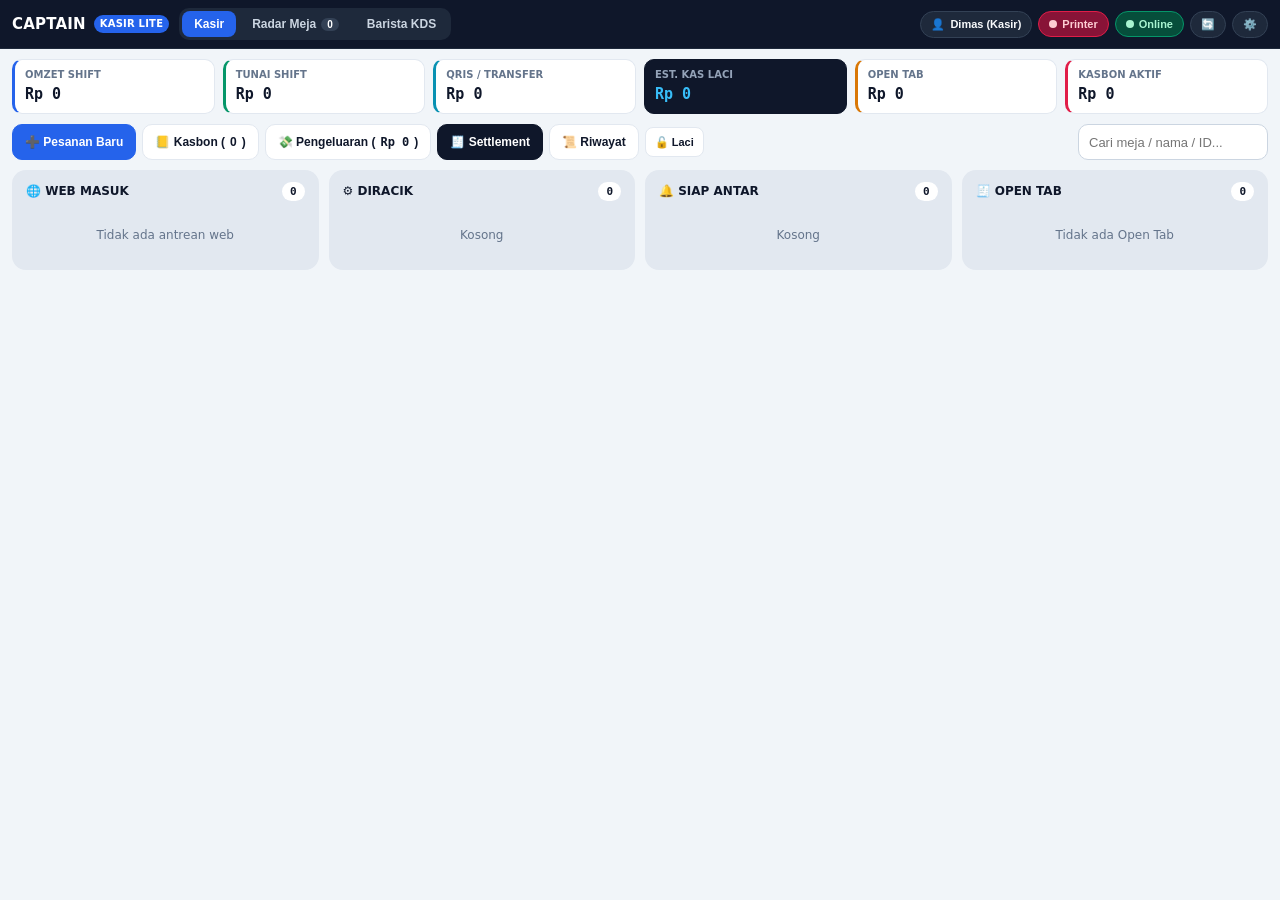
==== kasir/index.html @ be98cdf1 "Add files via upload" ====
<!DOCTYPE html>
<html lang="id" class="notranslate" translate="no">
<head>
  <meta charset="UTF-8" />
  <meta name="google" content="notranslate" />
  <meta name="viewport" content="width=device-width, initial-scale=1.0, maximum-scale=1.0, user-scalable=no, viewport-fit=cover" />
  <meta name="mobile-web-app-capable" content="yes" />
  <meta name="apple-mobile-web-app-capable" content="yes" />
  <meta name="theme-color" content="#0f172a" />
  <link rel="icon" type="image/png" sizes="192x192" href="icon-192.png" />
  <link rel="apple-touch-icon" sizes="192x192" href="icon-192.png" />
  <link rel="manifest" href="manifest.json" />
  <link rel="stylesheet" href="styles.css" />
  <title>Captain POS Lite — Kasir & KDS</title>
</head>
<body>
  <!-- HEADER -->
  <header class="topbar">
    <div style="display:flex;align-items:center;gap:10px;flex-wrap:wrap">
      <div class="brand">
        <span>CAPTAIN</span>
        <span class="brand-badge">KASIR LITE</span>
      </div>
      <nav class="nav-tabs" aria-label="Mode Layar">
        <button id="navKasir" class="nav-tab active" onclick="switchView('kasir')">Kasir <span id="navBadgeKasir" class="nav-pill-count hidden">0</span></button>
        <button id="navRadar" class="nav-tab" onclick="switchView('radar')">Radar Meja <span id="navBadgeRadar" class="nav-pill-count" style="background:#334155">0</span></button>
        <button id="navKds" class="nav-tab" onclick="switchView('kds')">Barista KDS <span id="navBadgeKds" class="nav-pill-count hidden" style="background:#0891b2">0</span></button>
      </nav>
    </div>

    <div class="topbar-right">
      <button id="btnCrewPill" class="pill-btn" onclick="openCrewModal()">👤 <span id="crewPillName">Kasir</span></button>
      <button id="btnBtPill" class="pill-btn err" onclick="Printer.handlePillClick()"><span class="dot"></span> <span id="btPillText">Printer</span></button>
      <button id="btnSyncPill" class="pill-btn ok" onclick="openOutboxModal()"><span class="dot"></span> <span id="syncPillText">Online</span></button>
      <button class="pill-btn" onclick="manualRefresh()" title="Muat Ulang Data">🔄</button>
      <button class="pill-btn" onclick="openSettingsModal()" title="Pengaturan">⚙️</button>
    </div>
  </header>

  <main class="container">
    <!-- MEMO / PENGUMUMAN -->
    <div id="memoBar" class="memo-bar hidden">
      <span id="memoText"></span>
      <button class="btn btn-xs" onclick="nextMemo()">Berikutnya</button>
    </div>

    <!-- RINGKASAN SHIFT -->
    <section class="kpi-strip">
      <div class="kpi-card blue">
        <div class="kpi-label">Omzet Shift</div>
        <div id="kpiIncome" class="kpi-val mono">Rp 0</div>
      </div>
      <div class="kpi-card green">
        <div class="kpi-label">Tunai Shift</div>
        <div id="kpiCash" class="kpi-val mono">Rp 0</div>
      </div>
      <div class="kpi-card cyan">
        <div class="kpi-label">QRIS / Transfer</div>
        <div id="kpiNonCash" class="kpi-val mono">Rp 0</div>
      </div>
      <div class="kpi-card navy">
        <div class="kpi-label">Est. Kas Laci</div>
        <div id="kpiDrawer" class="kpi-val mono">Rp 0</div>
      </div>
      <div class="kpi-card amber">
        <div class="kpi-label">Open Tab</div>
        <div id="kpiOpenTab" class="kpi-val mono">Rp 0</div>
      </div>
      <div class="kpi-card rose">
        <div class="kpi-label">Kasbon Aktif</div>
        <div id="kpiKasbon" class="kpi-val mono">Rp 0</div>
      </div>
    </section>

    <!-- TOOLBAR AKSI CEPAT -->
    <section class="toolbar">
      <div class="toolbar-group">
        <button class="btn btn-primary" onclick="openPosModal()">➕ Pesanan Baru</button>
        <button class="btn" onclick="openKasbonModal()">📒 Kasbon (<span id="btnCountKasbon">0</span>)</button>
        <button class="btn" onclick="openExpenseModal()">💸 Pengeluaran (<span id="btnValExpense" class="mono">Rp 0</span>)</button>
        <button class="btn btn-navy" onclick="openSettlementModal()">🧾 Settlement</button>
        <button class="btn" onclick="openHistoryModal()">📜 Riwayat</button>
        <button class="btn btn-sm" onclick="Printer.openDrawer()">🔓 Laci</button>
      </div>
      <div class="toolbar-group">
        <input id="searchMainOrder" type="search" class="input" placeholder="Cari meja / nama / ID..." oninput="renderActiveView()" style="width:190px" />
      </div>
    </section>

    <!-- VIEW 1: KANBAN KASIR -->
    <section id="viewKasir" class="kanban-grid">
      <div class="kanban-col">
        <div class="kanban-col-head"><span>🌐 Web Masuk</span><span id="cntPending" class="col-count mono">0</span></div>
        <div id="listPending" class="kanban-list"></div>
      </div>
      <div class="kanban-col">
        <div class="kanban-col-head"><span>⚙️ Diracik</span><span id="cntProcess" class="col-count mono">0</span></div>
        <div id="listProcess" class="kanban-list"></div>
      </div>
      <div class="kanban-col">
        <div class="kanban-col-head"><span>🔔 Siap Antar</span><span id="cntReady" class="col-count mono">0</span></div>
        <div id="listReady" class="kanban-list"></div>
      </div>
      <div class="kanban-col">
        <div class="kanban-col-head"><span>🧾 Open Tab</span><span id="cntOpenTab" class="col-count mono">0</span></div>
        <div id="listOpenTab" class="kanban-list"></div>
      </div>
    </section>

    <!-- VIEW 2: RADAR PETA MEJA 2D -->
    <section id="viewRadar" class="hidden">
      <div id="radarContainer"></div>
    </section>

    <!-- VIEW 3: KDS BARISTA -->
    <section id="viewKds" class="hidden">
      <div class="chip-bar" style="margin-bottom:10px">
        <button id="kdsFAll" class="chip active" onclick="setKdsFilter('ALL')">Semua</button>
        <button id="kdsFProc" class="chip" onclick="setKdsFilter('DIPROSES')">Diproses</button>
        <button id="kdsFReady" class="chip" onclick="setKdsFilter('SIAP SAJI')">Siap Saji</button>
      </div>
      <div id="kdsGrid" class="kds-grid"></div>
    </section>
  </main>

  <!-- MODAL 1: POS KASIR -->
  <div id="modalPos" class="modal-backdrop hidden">
    <div class="modal-box wide">
      <div class="modal-head">
        <h3 id="posTitle">Input Pesanan Kasir</h3>
        <button class="modal-close" onclick="closeModal('modalPos')">✕</button>
      </div>
      <div class="modal-body">
        <div class="pos-layout">
          <div class="pos-left">
            <div style="display:flex;gap:6px">
              <input id="posSearch" type="search" class="input" style="flex:1" placeholder="Cari menu atau ketik nama item manual..." oninput="onPosSearch(this.value)" />
              <button class="btn btn-sm" onclick="openCustomItemPrompt()">+ Custom</button>
            </div>
            <div id="posCats" class="chip-bar"></div>
            <div id="posMenuGrid" class="menu-grid"></div>
          </div>

          <div class="pos-right">
            <div>
              <div style="display:flex;justify-content:space-between;align-items:center;margin-bottom:4px">
                <span class="kpi-label">1. Pilih Meja</span>
                <span style="font-size:10px;color:var(--muted)">● Oranye: Open Tab &nbsp; ● Biru: Terisi</span>
              </div>
              <div id="posTableGrid" class="pos-table-grid"></div>
              <div id="posOccBanner" class="occ-banner hidden" style="margin-top:6px">
                <span id="posOccText" class="truncate"></span>
                <div style="display:flex;gap:4px;flex-shrink:0">
                  <button class="btn btn-xs btn-primary" onclick="clearFromPosBanner()">🧹 Kosongkan</button>
                  <button class="btn btn-xs" onclick="dismissPosBanner()">👥 Gabung</button>
                </div>
              </div>
            </div>

            <div>
              <div style="display:flex;justify-content:space-between;align-items:center;margin-bottom:3px">
                <span class="kpi-label">2. Nama Pelanggan</span>
                <div style="display:flex;gap:4px">
                  <button class="btn btn-xs" onclick="setPosCustomer('Billyard')">Billyard</button>
                  <button class="btn btn-xs" onclick="setPosCustomer('Mas Fandi')">Mas Fandi</button>
                  <button class="btn btn-xs" onclick="setPosCustomer('Mba Sinta')">Mba Sinta</button>
                </div>
              </div>
              <input id="posCustName" type="text" class="input" style="width:100%" placeholder="Ketik nama pelanggan..." oninput="onPosCustInput(this.value)" />
              <div id="posBillyardRow" class="occ-banner hidden" style="margin-top:5px;background:#ecfdf5;border-color:#a7f3d0">
                <span id="posBillyardText">Diskon Billyard (-Rp 1.000/menu)</span>
                <button id="posBillyardBtn" class="btn btn-xs" onclick="toggleBillyard()">Nonaktifkan</button>
              </div>
            </div>

            <div>
              <span class="kpi-label">3. Keranjang (<span id="posCartCount">0</span>)</span>
              <div id="posCartBox" class="cart-box" style="margin-top:4px"></div>
            </div>

            <div>
              <span class="kpi-label">4. Pembayaran</span>
              <div class="pay-grid" style="margin-top:4px">
                <button class="pay-btn" data-pay="Tunai" onclick="selectPosPay('Tunai')">Tunai</button>
                <button class="pay-btn" data-pay="QRIS" onclick="selectPosPay('QRIS')">QRIS</button>
                <button class="pay-btn" data-pay="Transfer" onclick="selectPosPay('Transfer')">Transfer</button>
                <button class="pay-btn" data-pay="Open Tab" onclick="selectPosPay('Open Tab')">Open Tab</button>
                <button class="pay-btn" data-pay="Kasbon" onclick="selectPosPay('Kasbon')">Kasbon</button>
              </div>
            </div>

            <div id="posCashBox" class="hidden" style="background:var(--surface-2);border:1px solid var(--border);border-radius:10px;padding:8px">
              <div style="display:flex;gap:4px;margin-bottom:6px;flex-wrap:wrap">
                <button class="btn btn-xs" onclick="setPosCash('exact')">Uang Pas</button>
                <button class="btn btn-xs" onclick="setPosCash(20000)">20k</button>
                <button class="btn btn-xs" onclick="setPosCash(50000)">50k</button>
                <button class="btn btn-xs" onclick="setPosCash(100000)">100k</button>
              </div>
              <div style="display:flex;align-items:center;justify-content:space-between;gap:8px">
                <input id="posCashInput" type="number" inputmode="numeric" class="input mono" style="width:140px" placeholder="Diterima..." oninput="calcPosChange()" />
                <div class="text-right">
                  <div class="kpi-label">Kembalian</div>
                  <div id="posChangeOut" class="fw-800 mono" style="color:var(--green)">Rp 0</div>
                </div>
              </div>
            </div>

            <div style="display:flex;align-items:center;justify-content:space-between;background:var(--navy);color:#fff;padding:10px 12px;border-radius:10px">
              <div>
                <div style="font-size:10px;color:#94a3b8;text-transform:uppercase">Total Bayar</div>
                <div id="posTotalOut" class="mono fw-800" style="font-size:18px;color:#38bdf8">Rp 0</div>
              </div>
              <button class="btn btn-primary" onclick="submitPosOrder()">💾 Simpan Pesanan</button>
            </div>
          </div>
        </div>
      </div>
    </div>
  </div>

  <!-- MODAL 2: SPLIT BILL / BAYAR OPEN TAB -->
  <div id="modalCheckout" class="modal-backdrop hidden">
    <div class="modal-box">
      <div class="modal-head">
        <h3>Bayar Open Tab — <span id="chkTableTitle">Meja</span></h3>
        <button class="modal-close" onclick="closeModal('modalCheckout')">✕</button>
      </div>
      <div class="modal-body" style="display:flex;flex-direction:column;gap:10px">
        <div id="chkGuestChips" class="chip-bar"></div>
        <div id="chkTicketList" style="display:flex;flex-direction:column;gap:6px;max-height:240px;overflow-y:auto"></div>
        <div style="background:var(--navy);color:#fff;padding:10px 12px;border-radius:10px;display:flex;justify-content:space-between;align-items:center">
          <div>
            <div style="font-size:10px;color:#94a3b8;text-transform:uppercase">Total Terpilih</div>
            <div id="chkCountText" style="font-size:12px;color:#cbd5e1">0/0 tiket</div>
          </div>
          <div id="chkTotalOut" class="mono fw-800" style="font-size:20px;color:#38bdf8">Rp 0</div>
        </div>
        <div style="background:var(--surface-2);border:1px solid var(--border);border-radius:10px;padding:8px">
          <div style="display:flex;justify-content:space-between;align-items:center;margin-bottom:6px">
            <span class="kpi-label">Uang Tunai</span>
            <div style="display:flex;gap:4px">
              <button class="btn btn-xs" onclick="setChkCash('exact')">Pas</button>
              <button class="btn btn-xs" onclick="setChkCash(50000)">50k</button>
              <button class="btn btn-xs" onclick="setChkCash(100000)">100k</button>
            </div>
          </div>
          <div style="display:flex;justify-content:space-between;align-items:center;gap:8px">
            <input id="chkCashInput" type="number" inputmode="numeric" class="input mono" style="width:160px" oninput="calcChkChange()" />
            <div class="text-right">
              <div class="kpi-label">Kembalian</div>
              <div id="chkChangeOut" class="mono fw-800" style="color:var(--green)">Rp 0</div>
            </div>
          </div>
        </div>
        <div style="display:grid;grid-template-columns:repeat(4,1fr);gap:6px">
          <button class="btn btn-success" onclick="finalizeCheckout('Tunai')">Tunai</button>
          <button class="btn btn-primary" onclick="finalizeCheckout('QRIS')">QRIS</button>
          <button class="btn btn-navy" onclick="finalizeCheckout('Transfer')">Transfer</button>
          <button class="btn btn-danger-soft" onclick="finalizeCheckout('Kasbon')">Kasbon</button>
        </div>
      </div>
    </div>
  </div>

  <!-- MODAL 3: DETAIL MEJA (RADAR) -->
  <div id="modalTableDetail" class="modal-backdrop hidden">
    <div class="modal-box">
      <div class="modal-head">
        <h3 id="tdTitle">Detail Meja</h3>
        <button class="modal-close" onclick="closeModal('modalTableDetail')">✕</button>
      </div>
      <div class="modal-body">
        <div style="display:flex;justify-content:space-between;margin-bottom:8px;font-size:12px">
          <strong id="tdMeta">-</strong>
          <strong id="tdTotal" class="mono">Rp 0</strong>
        </div>
        <div id="tdBody" style="display:flex;flex-direction:column;gap:8px"></div>
      </div>
      <div class="modal-foot">
        <button id="tdBtnAdd" class="btn">+ Order</button>
        <button id="tdBtnClear" class="btn btn-primary hidden">🧹 Kosongkan Meja</button>
        <button id="tdBtnPay" class="btn btn-success hidden">💳 Bayar Open Tab</button>
      </div>
    </div>
  </div>

  <!-- MODAL 4: BUKU KASBON -->
  <div id="modalKasbon" class="modal-backdrop hidden">
    <div class="modal-box xl">
      <div class="modal-head">
        <h3>📒 Buku Kasbon & Arsip Piutang</h3>
        <button class="modal-close" onclick="closeModal('modalKasbon')">✕</button>
      </div>
      <div class="modal-body">
        <div class="subtabs">
          <button id="kbTabAktif" class="subtab active" onclick="switchKasbonTab('aktif')">Belum Lunas</button>
          <button id="kbTabArsip" class="subtab" onclick="switchKasbonTab('arsip')">Riwayat Lunas</button>
        </div>
        <div id="kbAktifView"></div>
        <div id="kbArsipView" class="hidden"></div>
      </div>
    </div>
  </div>

  <!-- MODAL 5: PENGELUARAN KAS -->
  <div id="modalExpense" class="modal-backdrop hidden">
    <div class="modal-box xl">
      <div class="modal-head">
        <h3>💸 Pengeluaran Kas Operasional</h3>
        <button class="modal-close" onclick="closeModal('modalExpense')">✕</button>
      </div>
      <div class="modal-body">
        <div class="subtabs">
          <button id="expTabAdd" class="subtab active" onclick="switchExpenseTab('add')">+ Catat Baru</button>
          <button id="expTabList" class="subtab" onclick="switchExpenseTab('list')">Riwayat Pengeluaran</button>
        </div>

        <div id="expAddView" style="display:flex;flex-direction:column;gap:10px">
          <div class="form-grid-2">
            <div class="field">
              <label>Kategori</label>
              <select id="expCat" class="select">
                <option value="Bahan Baku">Bahan Baku</option>
                <option value="Operasional">Operasional</option>
              </select>
            </div>
            <div class="field">
              <label>Sumber Dana</label>
              <select id="expSource" class="select">
                <option value="Kas Tunai (Laci)">Kas Tunai (Laci)</option>
                <option value="Non-Tunai / Rekening">Non-Tunai / Rekening</option>
              </select>
            </div>
          </div>
          <div class="chip-bar">
            <button class="chip" onclick="fillExpReason('Es Batu Kristal','Bahan Baku')">Es Batu</button>
            <button class="chip" onclick="fillExpReason('Susu UHT / Fresh Milk','Bahan Baku')">Susu</button>
            <button class="chip" onclick="fillExpReason('Air Galon','Bahan Baku')">Galon</button>
            <button class="chip" onclick="fillExpReason('Gas LPG 3kg','Operasional')">Gas LPG</button>
            <button class="chip" onclick="fillExpReason('Token Listrik PLN','Operasional')">Listrik</button>
          </div>
          <div class="form-grid-2">
            <div class="field"><label>Keperluan</label><input id="expDesc" class="input" placeholder="Mis. Beli es batu 2 pak" /></div>
            <div class="field"><label>Nominal (Rp)</label><input id="expAmount" type="number" inputmode="numeric" class="input mono" placeholder="0" /></div>
          </div>
          <button class="btn btn-primary" onclick="submitExpense()">💾 Simpan Pengeluaran</button>
        </div>

        <div id="expListView" class="hidden">
          <div class="chip-bar">
            <button class="chip active" data-expq="today" onclick="setExpQuick('today')">Hari ini</button>
            <button class="chip" data-expq="yesterday" onclick="setExpQuick('yesterday')">Kemarin</button>
            <button class="chip" data-expq="7days" onclick="setExpQuick('7days')">7 Hari</button>
            <button class="chip" data-expq="thisMonth" onclick="setExpQuick('thisMonth')">Bulan ini</button>
            <button class="chip" data-expq="all" onclick="setExpQuick('all')">Semua</button>
            <button class="chip" onclick="loadArchiveFromServer(this)">📦 Arsip (&gt;35h)</button>
          </div>
          <div style="display:flex;flex-wrap:wrap;gap:6px;margin-bottom:8px;align-items:center">
            <input id="expStart" type="date" class="input" onchange="renderExpenseHistory()" />
            <span>s/d</span>
            <input id="expEnd" type="date" class="input" onchange="renderExpenseHistory()" />
            <input id="expQuery" type="search" class="input" placeholder="Cari..." oninput="renderExpenseHistory()" />
          </div>
          <div class="summary-3">
            <div class="kpi-card"><div class="kpi-label">Total Terfilter</div><div id="expSumTotal" class="kpi-val mono">Rp 0</div></div>
            <div class="kpi-card amber"><div class="kpi-label">Potong Kas Laci</div><div id="expSumCash" class="kpi-val mono">Rp 0</div></div>
            <div class="kpi-card blue"><div class="kpi-label">Non-Tunai</div><div id="expSumNonCash" class="kpi-val mono">Rp 0</div></div>
          </div>
          <div class="table-wrap">
            <table>
              <thead><tr><th>Waktu</th><th>Kategori</th><th>Keperluan</th><th>Sumber</th><th class="text-right">Nominal</th><th>Aksi</th></tr></thead>
              <tbody id="expTbody"></tbody>
            </table>
          </div>
        </div>
      </div>
    </div>
  </div>

  <!-- MODAL 6: SETTLEMENT SHIFT -->
  <div id="modalSettlement" class="modal-backdrop hidden">
    <div class="modal-box xl">
      <div class="modal-head">
        <h3>🧾 Settlement Tutup Shift</h3>
        <button class="modal-close" onclick="closeModal('modalSettlement')">✕</button>
      </div>
      <div class="modal-body">
        <div class="subtabs">
          <button id="stTabForm" class="subtab active" onclick="switchSettleTab('form')">Tutup Shift</button>
          <button id="stTabHist" class="subtab" onclick="switchSettleTab('hist')">Riwayat Settlement</button>
        </div>

        <div id="stFormView" style="display:flex;flex-direction:column;gap:10px">
          <div class="summary-3">
            <div class="kpi-card blue"><div class="kpi-label">Total Omzet Shift</div><div id="stOmzet" class="kpi-val mono">Rp 0</div></div>
            <div class="kpi-card green"><div class="kpi-label">Tunai / Non-Tunai</div><div id="stSplit" class="kpi-val mono" style="font-size:13px">Rp 0 / Rp 0</div></div>
            <div class="kpi-card navy"><div class="kpi-label">Target Kas Laci</div><div id="stTarget" class="kpi-val mono">Rp 0</div></div>
          </div>
          <div class="form-grid-2">
            <div class="field"><label>Kas Fisik Aktual di Laci (Rp)</label><input id="stActual" type="number" inputmode="numeric" class="input mono" oninput="calcSettleDiff()" placeholder="Masukkan hitung fisik..." /></div>
            <div class="field"><label>Selisih</label><div id="stDiff" class="input mono fw-800" style="background:var(--surface-2)">Rp 0</div></div>
          </div>
          <div class="field"><label>Catatan Shift (Opsional)</label><input id="stNote" class="input" placeholder="Mis. Kas pas / serah terima shift sore" /></div>
          <button class="btn btn-success" onclick="confirmSettlement()">✅ Konfirmasi Settlement & Reset Shift</button>
        </div>

        <div id="stHistView" class="hidden">
          <div class="table-wrap">
            <table>
              <thead><tr><th>Waktu</th><th>Petugas</th><th class="text-right">Omzet</th><th class="text-right">Target</th><th class="text-right">Fisik</th><th class="text-right">Selisih</th><th>Aksi</th></tr></thead>
              <tbody id="stHistTbody"></tbody>
            </table>
          </div>
        </div>
      </div>
    </div>
  </div>

  <!-- MODAL 7: RIWAYAT TRANSAKSI -->
  <div id="modalHistory" class="modal-backdrop hidden">
    <div class="modal-box wide">
      <div class="modal-head">
        <h3>📜 Riwayat Transaksi Penjualan</h3>
        <button class="modal-close" onclick="closeModal('modalHistory')">✕</button>
      </div>
      <div class="modal-body">
        <div class="summary-3">
          <div class="kpi-card blue"><div class="kpi-label">Total Pemasukan (Terfilter)</div><div id="histSumAll" class="kpi-val mono">Rp 0</div></div>
          <div class="kpi-card green"><div class="kpi-label">Total Cash (Terfilter)</div><div id="histSumCash" class="kpi-val mono">Rp 0</div></div>
          <div class="kpi-card cyan"><div class="kpi-label">Total Non-Tunai (Terfilter)</div><div id="histSumNonCash" class="kpi-val mono">Rp 0</div></div>
        </div>
        <div class="chip-bar">
          <button class="chip active" data-hq="today" onclick="setHistQuick('today')">Hari ini</button>
          <button class="chip" data-hq="yesterday" onclick="setHistQuick('yesterday')">Kemarin</button>
          <button class="chip" data-hq="7days" onclick="setHistQuick('7days')">7 Hari</button>
          <button class="chip" data-hq="thisMonth" onclick="setHistQuick('thisMonth')">Bulan ini</button>
          <button class="chip" data-hq="all" onclick="setHistQuick('all')">Semua</button>
          <button class="chip" onclick="loadArchiveFromServer(this)">📦 Arsip (&gt;35h)</button>
        </div>
        <div style="display:flex;flex-wrap:wrap;gap:6px;margin-bottom:8px;align-items:center">
          <input id="histStart" type="date" class="input" onchange="renderHistory()" />
          <span>s/d</span>
          <input id="histEnd" type="date" class="input" onchange="renderHistory()" />
          <select id="histStatus" class="select" onchange="renderHistory()">
            <option value="ALL">Semua Status</option>
            <option value="SELESAI">Selesai / Lunas</option>
            <option value="OPEN TAB">Open Tab</option>
            <option value="KASBON">Kasbon</option>
            <option value="BATAL">Batal / Void</option>
          </select>
          <input id="histQuery" type="search" class="input" placeholder="Cari ID / nama / meja..." oninput="renderHistory()" />
        </div>
        <div class="table-wrap" style="max-height:48vh;overflow-y:auto">
          <table>
            <thead><tr><th>Waktu / ID</th><th>Meja & Tamu</th><th>Menu</th><th>Bayar</th><th>Status</th><th class="text-right">Total</th><th>Aksi</th></tr></thead>
            <tbody id="histTbody"></tbody>
          </table>
        </div>
      </div>
    </div>
  </div>

  <!-- MODAL 8: OUTBOX SINKRONISASI -->
  <div id="modalOutbox" class="modal-backdrop hidden">
    <div class="modal-box">
      <div class="modal-head">
        <h3>⚡ Antrean Sinkronisasi Lokal</h3>
        <button class="modal-close" onclick="closeModal('modalOutbox')">✕</button>
      </div>
      <div class="modal-body" style="display:flex;flex-direction:column;gap:10px">
        <div style="display:flex;justify-content:space-between;align-items:center;font-size:12px">
          <strong id="obCount">0 Transaksi</strong>
          <span id="obDiag" class="mono muted">v1.0-lite</span>
        </div>
        <div id="obList" style="max-height:260px;overflow-y:auto;display:flex;flex-direction:column;gap:6px"></div>
      </div>
      <div class="modal-foot">
        <button id="btnForceSync" class="btn btn-primary" onclick="forceSyncNow()">🚀 Sinkronkan Sekarang</button>
        <button class="btn btn-danger-soft" onclick="SyncQueue.clearFailed()">🗑️ Hapus Gagal</button>
        <button class="btn" onclick="closeModal('modalOutbox')">Tutup</button>
      </div>
    </div>
  </div>

  <!-- MODAL 9: GANTI KRU -->
  <div id="modalCrew" class="modal-backdrop hidden">
    <div class="modal-box" style="max-width:420px">
      <div class="modal-head">
        <h3>👤 Ganti Kru Aktif</h3>
        <button class="modal-close" onclick="closeModal('modalCrew')">✕</button>
      </div>
      <div class="modal-body" id="crewListBody" style="display:flex;flex-direction:column;gap:6px"></div>
    </div>
  </div>

  <!-- MODAL 10: PENGATURAN CLOUD & PRINTER -->
  <div id="modalSettings" class="modal-backdrop hidden">
    <div class="modal-box">
      <div class="modal-head">
        <h3>⚙️ Pengaturan Kasir Lite</h3>
        <button class="modal-close" onclick="closeModal('modalSettings')">✕</button>
      </div>
      <div class="modal-body" style="display:flex;flex-direction:column;gap:10px">
        <div class="field">
          <label>URL Google Apps Script (/exec)</label>
          <input id="setGasUrl" class="input mono" />
        </div>
        <div class="form-grid-2">
          <div class="field"><label>Interval Polling Aktif (detik)</label><input id="setPollSec" type="number" min="3" max="60" class="input mono" /></div>
          <div class="field">
            <label>Lebar Kertas Printer</label>
            <select id="setPaperWidth" class="select">
              <option value="58">58 mm (Standar)</option>
              <option value="80">80 mm</option>
            </select>
          </div>
        </div>
        <div class="form-grid-2">
          <div class="field"><label>Nama Kedai di Struk</label><input id="setStoreName" class="input" /></div>
          <div class="field"><label>Alamat / Kontak Struk</label><input id="setStoreAddr" class="input" /></div>
        </div>
        <div style="display:flex;flex-wrap:wrap;gap:12px;font-size:12px">
          <label><input id="setAutoPrintCashier" type="checkbox" /> Auto-print Struk Kasir</label>
          <label><input id="setAutoPrintBarista" type="checkbox" /> Auto-print Checker Barista</label>
          <label><input id="setAutoDrawer" type="checkbox" /> Auto-buka Laci Tunai</label>
          <label><input id="setShowLogo" type="checkbox" /> Cetak Logo Struk</label>
        </div>
        <div class="field">
          <label>Logo Struk Thermal (PNG/JPG maks 1MB)</label>
          <div style="display:flex;gap:8px;align-items:center">
            <input id="setLogoFile" type="file" accept="image/*" onchange="Printer.uploadLogo(event)" />
            <button class="btn btn-xs btn-danger-soft" onclick="Printer.removeLogo()">Hapus Logo</button>
          </div>
        </div>
        <div style="display:flex;gap:6px;flex-wrap:wrap">
          <button class="btn btn-primary" onclick="Printer.connect()">🔗 Hubungkan Printer BT</button>
          <button class="btn" onclick="Printer.disconnect()">Putus BT</button>
          <button class="btn" onclick="Printer.testReceipt()">🖨️ Tes Struk</button>
          <button class="btn" onclick="Printer.openDrawer()">🔓 Tes Laci</button>
        </div>
      </div>
      <div class="modal-foot">
        <button class="btn btn-primary" onclick="saveSettingsModal()">💾 Simpan Pengaturan</button>
        <button class="btn" onclick="closeModal('modalSettings')">Tutup</button>
      </div>
    </div>
  </div>

  <div id="toastHost"></div>
  <div id="thermalPrintContainer"></div>
  <script src="app.js"></script>
</body>
</html>
---- kasir/styles.css ----
/* CAPTAIN POS LITE — PURE CSS (Zero Tailwind CDN, Zero backdrop-blur, Zero Heavy Animations) */
:root {
  --bg: #f1f5f9;
  --surface: #ffffff;
  --surface-2: #f8fafc;
  --border: #e2e8f0;
  --text: #0f172a;
  --muted: #64748b;
  --navy: #0f172a;
  --blue: #2563eb;
  --blue-soft: #eff6ff;
  --green: #059669;
  --green-soft: #ecfdf5;
  --amber: #d97706;
  --amber-soft: #fffbeb;
  --rose: #e11d48;
  --rose-soft: #fff1f2;
  --purple: #7c3aed;
  --purple-soft: #f5f3ff;
  --cyan: #0891b2;
  --cyan-soft: #ecfeff;
  --radius: 14px;
  --radius-sm: 10px;
}

* { box-sizing: border-box; -webkit-tap-highlight-color: transparent; }
html, body { margin: 0; padding: 0; background: var(--bg); color: var(--text); font-family: system-ui, -apple-system, 'Roboto', 'Segoe UI', sans-serif; font-size: 14px; line-height: 1.4; }
.mono { font-family: ui-monospace, 'Roboto Mono', Consolas, monospace; }
.hidden { display: none !important; }
.truncate { overflow: hidden; text-overflow: ellipsis; white-space: nowrap; }
.muted { color: var(--muted); }
.fw-700 { font-weight: 700; }
.fw-800 { font-weight: 800; }
.text-right { text-align: right; }
.text-center { text-align: center; }

/* Header */
.topbar {
  position: sticky; top: 0; z-index: 30;
  background: var(--navy); color: #fff;
  padding: 8px 12px; display: flex; flex-wrap: wrap; align-items: center; justify-content: space-between; gap: 8px;
  border-bottom: 1px solid #1e293b;
}
.brand { display: flex; align-items: center; gap: 8px; font-weight: 800; font-size: 15px; letter-spacing: 0.2px; }
.brand-badge { background: var(--blue); color: #fff; font-size: 10px; padding: 2px 6px; border-radius: 99px; font-weight: 700; }
.nav-tabs { display: flex; gap: 4px; background: #1e293b; padding: 3px; border-radius: 10px; }
.nav-tab {
  border: 0; background: transparent; color: #cbd5e1; padding: 6px 12px; border-radius: 8px;
  font-weight: 700; font-size: 12px; cursor: pointer; display: inline-flex; align-items: center; gap: 5px;
}
.nav-tab.active { background: var(--blue); color: #fff; }
.nav-pill-count { background: var(--rose); color: #fff; font-size: 10px; padding: 1px 6px; border-radius: 99px; }

.topbar-right { display: flex; flex-wrap: wrap; align-items: center; gap: 6px; }
.pill-btn {
  border: 1px solid #334155; background: #1e293b; color: #f8fafc;
  padding: 6px 10px; border-radius: 99px; font-size: 11px; font-weight: 700;
  cursor: pointer; display: inline-flex; align-items: center; gap: 5px;
}
.pill-btn.ok { background: #064e3b; border-color: #059669; color: #a7f3d0; }
.pill-btn.warn { background: #78350f; border-color: #d97706; color: #fde68a; }
.pill-btn.err { background: #881337; border-color: #e11d48; color: #fecdd3; }
.pill-btn.info { background: #164e63; border-color: #0891b2; color: #cffafe; }
.dot { width: 8px; height: 8px; border-radius: 50%; display: inline-block; background: currentColor; }

/* Main Container */
.container { max-width: 1440px; margin: 0 auto; padding: 10px 12px 72px; }

/* Shift Summary Bar */
.kpi-strip {
  display: grid; grid-template-columns: repeat(6, minmax(0, 1fr)); gap: 8px; margin-bottom: 10px;
}
@media (max-width: 960px) { .kpi-strip { grid-template-columns: repeat(3, minmax(0, 1fr)); } }
@media (max-width: 560px) { .kpi-strip { grid-template-columns: repeat(2, minmax(0, 1fr)); } }

.kpi-card {
  background: var(--surface); border: 1px solid var(--border); border-radius: var(--radius-sm);
  padding: 8px 10px;
}
.kpi-label { font-size: 10px; font-weight: 700; text-transform: uppercase; color: var(--muted); }
.kpi-val { font-size: 15px; font-weight: 800; margin-top: 2px; color: var(--text); }
.kpi-card.blue { border-left: 3px solid var(--blue); }
.kpi-card.green { border-left: 3px solid var(--green); }
.kpi-card.cyan { border-left: 3px solid var(--cyan); }
.kpi-card.amber { border-left: 3px solid var(--amber); }
.kpi-card.rose { border-left: 3px solid var(--rose); }
.kpi-card.navy { background: var(--navy); color: #fff; border-color: var(--navy); }
.kpi-card.navy .kpi-label { color: #94a3b8; }
.kpi-card.navy .kpi-val { color: #38bdf8; }

/* Action Toolbar */
.toolbar {
  display: flex; flex-wrap: wrap; align-items: center; justify-content: space-between; gap: 8px;
  margin-bottom: 10px;
}
.toolbar-group { display: flex; flex-wrap: wrap; align-items: center; gap: 6px; }
.btn {
  border: 1px solid var(--border); background: var(--surface); color: var(--text);
  padding: 8px 12px; border-radius: var(--radius-sm); font-weight: 700; font-size: 12px;
  cursor: pointer; display: inline-flex; align-items: center; justify-content: center; gap: 5px;
  min-height: 36px;
}
.btn:active { opacity: 0.85; }
.btn:disabled { opacity: 0.5; cursor: not-allowed; }
.btn-primary { background: var(--blue); border-color: var(--blue); color: #fff; }
.btn-success { background: var(--green); border-color: var(--green); color: #fff; }
.btn-amber { background: var(--amber); border-color: var(--amber); color: #fff; }
.btn-danger { background: var(--rose); border-color: var(--rose); color: #fff; }
.btn-danger-soft { background: var(--rose-soft); border-color: #fecdd3; color: var(--rose); }
.btn-navy { background: var(--navy); border-color: var(--navy); color: #fff; }
.btn-sm { padding: 5px 9px; font-size: 11px; min-height: 30px; border-radius: 8px; }
.btn-xs { padding: 3px 7px; font-size: 11px; min-height: 26px; border-radius: 7px; }
.btn-block { width: 100%; }

.input, .select {
  border: 1px solid #cbd5e1; background: #fff; color: var(--text);
  padding: 7px 10px; border-radius: var(--radius-sm); font-size: 13px; min-height: 36px;
}
.input:focus, .select:focus { outline: 2px solid #93c5fd; border-color: var(--blue); }

/* Announcement strip */
.memo-bar {
  background: var(--amber-soft); border: 1px solid #fde68a; color: #92400e;
  padding: 7px 12px; border-radius: var(--radius-sm); font-size: 12px; font-weight: 600;
  margin-bottom: 10px; display: flex; justify-content: space-between; align-items: center; gap: 8px;
}

/* Kanban Grid */
.kanban-grid { display: grid; grid-template-columns: repeat(4, minmax(0, 1fr)); gap: 10px; align-items: start; }
@media (max-width: 1100px) { .kanban-grid { grid-template-columns: repeat(2, minmax(0, 1fr)); } }
@media (max-width: 640px) { .kanban-grid { grid-template-columns: 1fr; } }

.kanban-col { background: #e2e8f0; border-radius: var(--radius); padding: 8px; }
.kanban-col-head {
  display: flex; align-items: center; justify-content: space-between;
  padding: 4px 6px 8px; font-weight: 800; font-size: 12px; text-transform: uppercase;
}
.col-count { background: #fff; color: var(--text); padding: 2px 8px; border-radius: 99px; font-size: 11px; }
.kanban-list { display: flex; flex-direction: column; gap: 8px; }

.order-card {
  background: #fff; border: 1px solid var(--border); border-radius: 12px; padding: 10px;
}
.order-card.late { border: 2px solid var(--rose); background: #fffafa; }
.order-head { display: flex; justify-content: space-between; align-items: flex-start; gap: 6px; margin-bottom: 6px; }
.badge {
  display: inline-block; padding: 2px 7px; border-radius: 99px; font-size: 10px; font-weight: 800;
  white-space: nowrap;
}
.b-blue { background: var(--blue-soft); color: #1d4ed8; }
.b-green { background: var(--green-soft); color: #047857; }
.b-amber { background: var(--amber-soft); color: #b45309; }
.b-rose { background: var(--rose-soft); color: #be123c; }
.b-purple { background: var(--purple-soft); color: #6d28d9; }
.b-slate { background: #f1f5f9; color: #475569; }

.item-list { margin: 6px 0; padding: 6px 0; border-top: 1px solid #f1f5f9; border-bottom: 1px solid #f1f5f9; list-style: none; }
.item-row { display: flex; justify-content: space-between; gap: 6px; font-size: 12px; padding: 2px 0; }
.item-note { font-size: 11px; color: #b45309; padding-left: 14px; }
.card-foot { display: flex; align-items: center; justify-content: space-between; gap: 6px; margin-top: 6px; }
.card-actions { display: flex; flex-wrap: wrap; gap: 5px; margin-top: 8px; }
.card-actions .btn { flex: 1; }

/* Radar Floor Map */
.zone-block { background: var(--surface); border: 1px solid var(--border); border-radius: var(--radius); padding: 12px; margin-bottom: 10px; }
.zone-title { font-weight: 800; font-size: 13px; margin: 0; }
.zone-sub { font-size: 11px; color: var(--muted); margin: 2px 0 10px; }
.radar-grid { display: grid; grid-template-columns: repeat(6, minmax(0, 1fr)); gap: 8px; }
@media (max-width: 1024px) { .radar-grid { grid-template-columns: repeat(4, minmax(0, 1fr)); } }
@media (max-width: 640px) { .radar-grid { grid-template-columns: repeat(2, minmax(0, 1fr)); } }

.table-node {
  border-radius: 12px; padding: 9px; min-height: 98px;
  display: flex; flex-direction: column; justify-content: space-between;
  border: 2px dashed #cbd5e1; background: var(--surface-2);
}
.table-node.free { cursor: pointer; }
.table-node.free:hover { border-color: var(--blue); background: var(--blue-soft); }
.table-node.st-tab { border-style: solid; border-color: var(--amber); background: var(--amber-soft); }
.table-node.st-proc { border-style: solid; border-color: var(--cyan); background: var(--cyan-soft); }
.table-node.st-ready { border-style: solid; border-color: var(--green); background: var(--green-soft); }
.table-node.st-web { border-style: solid; border-color: var(--rose); background: var(--rose-soft); }
.table-node.st-sit { border-style: solid; border-color: #6366f1; background: #eef2ff; }
.table-node.st-kasbon { border-style: solid; border-color: var(--purple); background: var(--purple-soft); }
.table-node.st-late { border-style: solid; border-color: var(--rose); background: var(--rose-soft); }
.table-node-head { display: flex; justify-content: space-between; align-items: center; gap: 4px; }
.table-node-actions { display: flex; gap: 4px; margin-top: 6px; padding-top: 6px; border-top: 1px solid rgba(15,23,42,0.08); }
.table-node-actions .btn { flex: 1; padding: 4px 6px; font-size: 11px; min-height: 28px; }

/* KDS Grid */
.kds-grid { display: grid; grid-template-columns: repeat(3, minmax(0, 1fr)); gap: 10px; }
@media (max-width: 960px) { .kds-grid { grid-template-columns: repeat(2, minmax(0, 1fr)); } }
@media (max-width: 600px) { .kds-grid { grid-template-columns: 1fr; } }
.kds-check {
  display: flex; align-items: flex-start; gap: 8px; padding: 6px 8px; border-radius: 8px;
  border: 1px solid var(--border); background: var(--surface-2); margin-bottom: 5px; cursor: pointer;
}
.kds-check.done { background: var(--green-soft); border-color: #a7f3d0; text-decoration: line-through; color: var(--muted); }
.kds-check input { width: 18px; height: 18px; margin: 1px 0 0; }

/* Modals (Solid overlay - ZERO backdrop-blur!) */
.modal-backdrop {
  position: fixed; inset: 0; z-index: 60;
  background: rgba(15, 23, 42, 0.72);
  display: flex; align-items: center; justify-content: center; padding: 10px;
}
.modal-box {
  background: #fff; border-radius: 16px; width: 100%; max-width: 620px; max-height: 92vh;
  display: flex; flex-direction: column; overflow: hidden; border: 1px solid var(--border);
}
.modal-box.wide { max-width: 1080px; }
.modal-box.xl { max-width: 960px; }
.modal-head {
  padding: 12px 16px; background: var(--navy); color: #fff;
  display: flex; align-items: center; justify-content: space-between; gap: 10px; flex-shrink: 0;
}
.modal-head h3 { margin: 0; font-size: 15px; font-weight: 800; }
.modal-close {
  border: 0; background: #334155; color: #fff; width: 32px; height: 32px; border-radius: 8px;
  font-weight: 800; cursor: pointer;
}
.modal-body { padding: 12px 16px; overflow-y: auto; flex: 1; }
.modal-foot { padding: 10px 16px; border-top: 1px solid var(--border); background: var(--surface-2); display: flex; flex-wrap: wrap; gap: 8px; justify-content: flex-end; flex-shrink: 0; }

/* POS Modal 2-Column Layout */
.pos-layout { display: grid; grid-template-columns: 1.35fr 1fr; gap: 12px; height: 78vh; overflow: hidden; }
@media (max-width: 860px) { .pos-layout { grid-template-columns: 1fr; height: auto; overflow: visible; } }
.pos-left { display: flex; flex-direction: column; min-height: 0; overflow: hidden; }
.pos-right { display: flex; flex-direction: column; min-height: 0; overflow-y: auto; border-left: 1px solid var(--border); padding-left: 12px; gap: 8px; }
@media (max-width: 860px) { .pos-right { border-left: 0; padding-left: 0; border-top: 1px solid var(--border); padding-top: 10px; } }

.chip-bar { display: flex; flex-wrap: wrap; gap: 5px; margin: 6px 0; }
.chip {
  border: 1px solid var(--border); background: #fff; color: var(--text);
  padding: 5px 10px; border-radius: 99px; font-size: 11px; font-weight: 700; cursor: pointer;
}
.chip.active { background: var(--blue); border-color: var(--blue); color: #fff; }

.menu-grid {
  display: grid; grid-template-columns: repeat(3, minmax(0, 1fr)); gap: 7px;
  overflow-y: auto; padding: 4px 2px; flex: 1;
}
@media (max-width: 600px) { .menu-grid { grid-template-columns: repeat(2, minmax(0, 1fr)); } }
.menu-btn {
  border: 1px solid var(--border); background: #fff; border-radius: 10px; padding: 8px;
  text-align: left; cursor: pointer; display: flex; flex-direction: column; justify-content: space-between; min-height: 78px;
}
.menu-btn.in-cart { border: 2px solid var(--blue); background: var(--blue-soft); }
.menu-name { font-weight: 700; font-size: 12px; color: var(--text); }
.menu-price { font-weight: 800; font-size: 12px; color: var(--blue); margin-top: 6px; }

.pos-table-grid { display: grid; grid-template-columns: repeat(7, minmax(0, 1fr)); gap: 4px; }
@media (max-width: 560px) { .pos-table-grid { grid-template-columns: repeat(4, minmax(0, 1fr)); } }
.pos-tbl-btn {
  position: relative; border: 1px solid #cbd5e1; background: #fff; border-radius: 8px;
  padding: 6px 2px; font-size: 11px; font-weight: 700; cursor: pointer; text-align: center;
}
.pos-tbl-btn.active { background: var(--blue); border-color: var(--blue); color: #fff; }
.tbl-dot { position: absolute; top: 2px; right: 2px; width: 7px; height: 7px; border-radius: 50%; }
.tbl-dot.tab { background: var(--amber); }
.tbl-dot.occ { background: #6366f1; }

.occ-banner {
  background: #eef2ff; border: 1px solid #c7d2fe; border-radius: 8px;
  padding: 6px 8px; display: flex; align-items: center; justify-content: space-between; gap: 6px; font-size: 11px;
}
.cart-box { border: 1px solid var(--border); border-radius: 10px; padding: 8px; background: var(--surface-2); max-height: 210px; overflow-y: auto; }
.cart-line { padding: 5px 0; border-bottom: 1px solid #e2e8f0; }
.cart-line:last-child { border-bottom: 0; }
.pay-grid { display: grid; grid-template-columns: repeat(5, minmax(0, 1fr)); gap: 4px; }
@media (max-width: 500px) { .pay-grid { grid-template-columns: repeat(3, minmax(0, 1fr)); } }
.pay-btn {
  border: 1px solid #cbd5e1; background: #fff; border-radius: 8px; padding: 7px 4px;
  font-size: 11px; font-weight: 700; cursor: pointer; text-align: center;
}
.pay-btn.active { background: var(--navy); border-color: var(--navy); color: #fff; }

/* Tables */
.table-wrap { overflow-x: auto; border: 1px solid var(--border); border-radius: 10px; background: #fff; }
table { width: 100%; border-collapse: collapse; font-size: 12px; }
th, td { padding: 8px 10px; border-bottom: 1px solid #f1f5f9; text-align: left; }
th { background: var(--surface-2); font-weight: 800; color: #475569; font-size: 11px; text-transform: uppercase; }
.summary-3 { display: grid; grid-template-columns: repeat(3, minmax(0, 1fr)); gap: 8px; margin-bottom: 10px; }
@media (max-width: 600px) { .summary-3 { grid-template-columns: 1fr; } }

/* Toast */
#toastHost {
  position: fixed; bottom: 14px; left: 50%; transform: translateX(-50%); z-index: 90;
  display: flex; flex-direction: column; gap: 6px; pointer-events: none; width: min(92vw, 420px);
}
.toast {
  background: var(--navy); color: #fff; padding: 9px 14px; border-radius: 10px;
  font-size: 12px; font-weight: 700; text-align: center; border-left: 4px solid var(--blue);
}
.toast.ok { border-left-color: var(--green); }
.toast.err { border-left-color: var(--rose); }
.toast.warn { border-left-color: var(--amber); }

/* Sub-tabs inside modals */
.subtabs { display: flex; gap: 6px; margin-bottom: 10px; border-bottom: 1px solid var(--border); padding-bottom: 8px; }
.subtab { border: 1px solid var(--border); background: #fff; padding: 6px 12px; border-radius: 8px; font-size: 12px; font-weight: 700; cursor: pointer; }
.subtab.active { background: var(--navy); border-color: var(--navy); color: #fff; }

.form-grid-2 { display: grid; grid-template-columns: 1fr 1fr; gap: 8px; }
@media (max-width: 560px) { .form-grid-2 { grid-template-columns: 1fr; } }
.field label { display: block; font-size: 11px; font-weight: 700; color: var(--muted); margin-bottom: 3px; text-transform: uppercase; }
.field .input, .field .select { width: 100%; }

/* Thermal Browser Print Fallback */
#thermalPrintContainer { display: none; }
@media print {
  body * { visibility: hidden !important; }
  #thermalPrintContainer, #thermalPrintContainer * { visibility: visible !important; }
  #thermalPrintContainer {
    display: block !important; position: absolute; left: 0; top: 0;
    width: 58mm; font-family: ui-monospace, Consolas, monospace; font-size: 10px; color: #000; padding: 2mm;
  }
  #thermalPrintContainer.w80 { width: 80mm; font-size: 11px; }
}
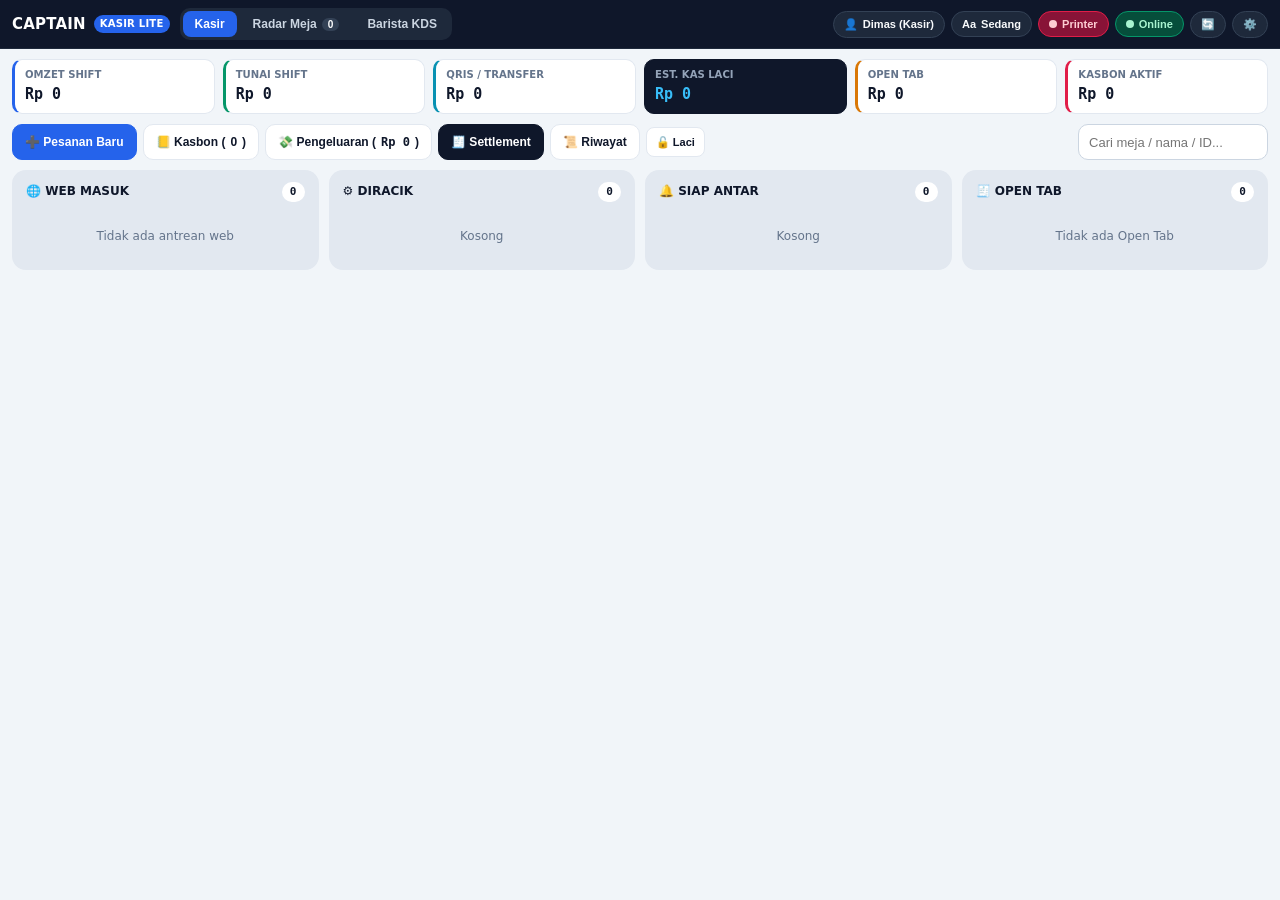
==== commit 1311c466: "Update index.html" ====
--- a/kasir/index.html
+++ b/kasir/index.html
@@ -30,6 +30,7 @@
 
     <div class="topbar-right">
       <button id="btnCrewPill" class="pill-btn" onclick="openCrewModal()">👤 <span id="crewPillName">Kasir</span></button>
+      <button id="btnUiScale" class="pill-btn" onclick="toggleUiScale()" title="Ubah Ukuran Tampilan (Sedang / Besar)">Aa <span id="uiScalePillText">Sedang</span></button>
       <button id="btnBtPill" class="pill-btn err" onclick="Printer.handlePillClick()"><span class="dot"></span> <span id="btPillText">Printer</span></button>
       <button id="btnSyncPill" class="pill-btn ok" onclick="openOutboxModal()"><span class="dot"></span> <span id="syncPillText">Online</span></button>
       <button class="pill-btn" onclick="manualRefresh()" title="Muat Ulang Data">🔄</button>
@@ -83,7 +84,7 @@
         <button class="btn btn-sm" onclick="Printer.openDrawer()">🔓 Laci</button>
       </div>
       <div class="toolbar-group">
-        <input id="searchMainOrder" type="search" class="input" placeholder="Cari meja / nama / ID..." oninput="renderActiveView()" style="width:190px" />
+        <input id="searchMainOrder" type="search" class="input" placeholder="Cari meja / nama / ID..." oninput="renderActiveView()" style="width:min(100%,220px)" />
       </div>
     </section>
 
@@ -145,7 +146,7 @@
             <div>
               <div style="display:flex;justify-content:space-between;align-items:center;margin-bottom:4px">
                 <span class="kpi-label">1. Pilih Meja</span>
-                <span style="font-size:10px;color:var(--muted)">● Oranye: Open Tab &nbsp; ● Biru: Terisi</span>
+                <span style="font-size:0.72rem;color:var(--muted)">● Oranye: Open Tab &nbsp; ● Biru: Terisi</span>
               </div>
               <div id="posTableGrid" class="pos-table-grid"></div>
               <div id="posOccBanner" class="occ-banner hidden" style="margin-top:6px">
@@ -207,8 +208,8 @@
 
             <div style="display:flex;align-items:center;justify-content:space-between;background:var(--navy);color:#fff;padding:10px 12px;border-radius:10px">
               <div>
-                <div style="font-size:10px;color:#94a3b8;text-transform:uppercase">Total Bayar</div>
-                <div id="posTotalOut" class="mono fw-800" style="font-size:18px;color:#38bdf8">Rp 0</div>
+                <div style="font-size:0.72rem;color:#94a3b8;text-transform:uppercase">Total Bayar</div>
+                <div id="posTotalOut" class="mono fw-800" style="font-size:1.29rem;color:#38bdf8">Rp 0</div>
               </div>
               <button class="btn btn-primary" onclick="submitPosOrder()">💾 Simpan Pesanan</button>
             </div>
@@ -230,10 +231,10 @@
         <div id="chkTicketList" style="display:flex;flex-direction:column;gap:6px;max-height:240px;overflow-y:auto"></div>
         <div style="background:var(--navy);color:#fff;padding:10px 12px;border-radius:10px;display:flex;justify-content:space-between;align-items:center">
           <div>
-            <div style="font-size:10px;color:#94a3b8;text-transform:uppercase">Total Terpilih</div>
-            <div id="chkCountText" style="font-size:12px;color:#cbd5e1">0/0 tiket</div>
-          </div>
-          <div id="chkTotalOut" class="mono fw-800" style="font-size:20px;color:#38bdf8">Rp 0</div>
+            <div style="font-size:0.72rem;color:#94a3b8;text-transform:uppercase">Total Terpilih</div>
+            <div id="chkCountText" style="font-size:0.86rem;color:#cbd5e1">0/0 tiket</div>
+          </div>
+          <div id="chkTotalOut" class="mono fw-800" style="font-size:1.43rem;color:#38bdf8">Rp 0</div>
         </div>
         <div style="background:var(--surface-2);border:1px solid var(--border);border-radius:10px;padding:8px">
           <div style="display:flex;justify-content:space-between;align-items:center;margin-bottom:6px">
@@ -270,7 +271,7 @@
         <button class="modal-close" onclick="closeModal('modalTableDetail')">✕</button>
       </div>
       <div class="modal-body">
-        <div style="display:flex;justify-content:space-between;margin-bottom:8px;font-size:12px">
+        <div style="display:flex;justify-content:space-between;margin-bottom:8px;font-size:0.86rem">
           <strong id="tdMeta">-</strong>
           <strong id="tdTotal" class="mono">Rp 0</strong>
         </div>
@@ -393,7 +394,7 @@
         <div id="stFormView" style="display:flex;flex-direction:column;gap:10px">
           <div class="summary-3">
             <div class="kpi-card blue"><div class="kpi-label">Total Omzet Shift</div><div id="stOmzet" class="kpi-val mono">Rp 0</div></div>
-            <div class="kpi-card green"><div class="kpi-label">Tunai / Non-Tunai</div><div id="stSplit" class="kpi-val mono" style="font-size:13px">Rp 0 / Rp 0</div></div>
+            <div class="kpi-card green"><div class="kpi-label">Tunai / Non-Tunai</div><div id="stSplit" class="kpi-val mono" style="font-size:0.93rem">Rp 0 / Rp 0</div></div>
             <div class="kpi-card navy"><div class="kpi-label">Target Kas Laci</div><div id="stTarget" class="kpi-val mono">Rp 0</div></div>
           </div>
           <div class="form-grid-2">
@@ -468,7 +469,7 @@
         <button class="modal-close" onclick="closeModal('modalOutbox')">✕</button>
       </div>
       <div class="modal-body" style="display:flex;flex-direction:column;gap:10px">
-        <div style="display:flex;justify-content:space-between;align-items:center;font-size:12px">
+        <div style="display:flex;justify-content:space-between;align-items:center;font-size:0.86rem">
           <strong id="obCount">0 Transaksi</strong>
           <span id="obDiag" class="mono muted">v1.0-lite</span>
         </div>
@@ -515,11 +516,22 @@
             </select>
           </div>
         </div>
+        <div class="field">
+          <label>Ukuran Tampilan &amp; Font</label>
+          <select id="setUiScale" class="select" onchange="applyUiScale(this.value, true)">
+            <option value="medium">Sedang (Standar)</option>
+            <option value="large">Besar (Ramah Mata Minus)</option>
+          </select>
+        </div>
         <div class="form-grid-2">
           <div class="field"><label>Nama Kedai di Struk</label><input id="setStoreName" class="input" /></div>
           <div class="field"><label>Alamat / Kontak Struk</label><input id="setStoreAddr" class="input" /></div>
         </div>
-        <div style="display:flex;flex-wrap:wrap;gap:12px;font-size:12px">
+        <div class="field">
+          <label>Footer Struk (tekan Enter untuk baris baru)</label>
+          <textarea id="setStoreFooter" class="input" rows="3" style="resize:vertical;min-height:68px;line-height:1.4" placeholder="Contoh:&#10;Terima kasih sudah mampir!&#10;IG: @captaincoffee"></textarea>
+        </div>
+        <div style="display:flex;flex-wrap:wrap;gap:12px;font-size:0.86rem">
           <label><input id="setAutoPrintCashier" type="checkbox" /> Auto-print Struk Kasir</label>
           <label><input id="setAutoPrintBarista" type="checkbox" /> Auto-print Checker Barista</label>
           <label><input id="setAutoDrawer" type="checkbox" /> Auto-buka Laci Tunai</label>
--- a/kasir/styles.css
+++ b/kasir/styles.css
@@ -24,7 +24,10 @@
 }
 
 * { box-sizing: border-box; -webkit-tap-highlight-color: transparent; }
-html, body { margin: 0; padding: 0; background: var(--bg); color: var(--text); font-family: system-ui, -apple-system, 'Roboto', 'Segoe UI', sans-serif; font-size: 14px; line-height: 1.4; }
+html { font-size: 14px; }
+html.ui-large { font-size: 17px; }
+html, body { margin: 0; padding: 0; background: var(--bg); color: var(--text); font-family: system-ui, -apple-system, 'Roboto', 'Segoe UI', sans-serif; line-height: 1.4; }
+body { font-size: 1rem; }
 .mono { font-family: ui-monospace, 'Roboto Mono', Consolas, monospace; }
 .hidden { display: none !important; }
 .truncate { overflow: hidden; text-overflow: ellipsis; white-space: nowrap; }
@@ -41,20 +44,20 @@
   padding: 8px 12px; display: flex; flex-wrap: wrap; align-items: center; justify-content: space-between; gap: 8px;
   border-bottom: 1px solid #1e293b;
 }
-.brand { display: flex; align-items: center; gap: 8px; font-weight: 800; font-size: 15px; letter-spacing: 0.2px; }
-.brand-badge { background: var(--blue); color: #fff; font-size: 10px; padding: 2px 6px; border-radius: 99px; font-weight: 700; }
+.brand { display: flex; align-items: center; gap: 8px; font-weight: 800; font-size: 1.07rem; letter-spacing: 0.2px; }
+.brand-badge { background: var(--blue); color: #fff; font-size: 0.72rem; padding: 2px 6px; border-radius: 99px; font-weight: 700; }
 .nav-tabs { display: flex; gap: 4px; background: #1e293b; padding: 3px; border-radius: 10px; }
 .nav-tab {
   border: 0; background: transparent; color: #cbd5e1; padding: 6px 12px; border-radius: 8px;
-  font-weight: 700; font-size: 12px; cursor: pointer; display: inline-flex; align-items: center; gap: 5px;
+  font-weight: 700; font-size: 0.86rem; cursor: pointer; display: inline-flex; align-items: center; gap: 5px;
 }
 .nav-tab.active { background: var(--blue); color: #fff; }
-.nav-pill-count { background: var(--rose); color: #fff; font-size: 10px; padding: 1px 6px; border-radius: 99px; }
+.nav-pill-count { background: var(--rose); color: #fff; font-size: 0.72rem; padding: 1px 6px; border-radius: 99px; }
 
 .topbar-right { display: flex; flex-wrap: wrap; align-items: center; gap: 6px; }
 .pill-btn {
   border: 1px solid #334155; background: #1e293b; color: #f8fafc;
-  padding: 6px 10px; border-radius: 99px; font-size: 11px; font-weight: 700;
+  padding: 6px 10px; border-radius: 99px; font-size: 0.79rem; font-weight: 700;
   cursor: pointer; display: inline-flex; align-items: center; gap: 5px;
 }
 .pill-btn.ok { background: #064e3b; border-color: #059669; color: #a7f3d0; }
@@ -77,8 +80,8 @@
   background: var(--surface); border: 1px solid var(--border); border-radius: var(--radius-sm);
   padding: 8px 10px;
 }
-.kpi-label { font-size: 10px; font-weight: 700; text-transform: uppercase; color: var(--muted); }
-.kpi-val { font-size: 15px; font-weight: 800; margin-top: 2px; color: var(--text); }
+.kpi-label { font-size: 0.72rem; font-weight: 700; text-transform: uppercase; color: var(--muted); }
+.kpi-val { font-size: 1.07rem; font-weight: 800; margin-top: 2px; color: var(--text); }
 .kpi-card.blue { border-left: 3px solid var(--blue); }
 .kpi-card.green { border-left: 3px solid var(--green); }
 .kpi-card.cyan { border-left: 3px solid var(--cyan); }
@@ -96,7 +99,7 @@
 .toolbar-group { display: flex; flex-wrap: wrap; align-items: center; gap: 6px; }
 .btn {
   border: 1px solid var(--border); background: var(--surface); color: var(--text);
-  padding: 8px 12px; border-radius: var(--radius-sm); font-weight: 700; font-size: 12px;
+  padding: 8px 12px; border-radius: var(--radius-sm); font-weight: 700; font-size: 0.86rem;
   cursor: pointer; display: inline-flex; align-items: center; justify-content: center; gap: 5px;
   min-height: 36px;
 }
@@ -108,20 +111,20 @@
 .btn-danger { background: var(--rose); border-color: var(--rose); color: #fff; }
 .btn-danger-soft { background: var(--rose-soft); border-color: #fecdd3; color: var(--rose); }
 .btn-navy { background: var(--navy); border-color: var(--navy); color: #fff; }
-.btn-sm { padding: 5px 9px; font-size: 11px; min-height: 30px; border-radius: 8px; }
-.btn-xs { padding: 3px 7px; font-size: 11px; min-height: 26px; border-radius: 7px; }
+.btn-sm { padding: 5px 9px; font-size: 0.79rem; min-height: 30px; border-radius: 8px; }
+.btn-xs { padding: 3px 7px; font-size: 0.79rem; min-height: 26px; border-radius: 7px; }
 .btn-block { width: 100%; }
 
 .input, .select {
   border: 1px solid #cbd5e1; background: #fff; color: var(--text);
-  padding: 7px 10px; border-radius: var(--radius-sm); font-size: 13px; min-height: 36px;
+  padding: 7px 10px; border-radius: var(--radius-sm); font-size: 0.93rem; min-height: 36px;
 }
 .input:focus, .select:focus { outline: 2px solid #93c5fd; border-color: var(--blue); }
 
 /* Announcement strip */
 .memo-bar {
   background: var(--amber-soft); border: 1px solid #fde68a; color: #92400e;
-  padding: 7px 12px; border-radius: var(--radius-sm); font-size: 12px; font-weight: 600;
+  padding: 7px 12px; border-radius: var(--radius-sm); font-size: 0.86rem; font-weight: 600;
   margin-bottom: 10px; display: flex; justify-content: space-between; align-items: center; gap: 8px;
 }
 
@@ -133,9 +136,9 @@
 .kanban-col { background: #e2e8f0; border-radius: var(--radius); padding: 8px; }
 .kanban-col-head {
   display: flex; align-items: center; justify-content: space-between;
-  padding: 4px 6px 8px; font-weight: 800; font-size: 12px; text-transform: uppercase;
-}
-.col-count { background: #fff; color: var(--text); padding: 2px 8px; border-radius: 99px; font-size: 11px; }
+  padding: 4px 6px 8px; font-weight: 800; font-size: 0.86rem; text-transform: uppercase;
+}
+.col-count { background: #fff; color: var(--text); padding: 2px 8px; border-radius: 99px; font-size: 0.79rem; }
 .kanban-list { display: flex; flex-direction: column; gap: 8px; }
 
 .order-card {
@@ -144,7 +147,7 @@
 .order-card.late { border: 2px solid var(--rose); background: #fffafa; }
 .order-head { display: flex; justify-content: space-between; align-items: flex-start; gap: 6px; margin-bottom: 6px; }
 .badge {
-  display: inline-block; padding: 2px 7px; border-radius: 99px; font-size: 10px; font-weight: 800;
+  display: inline-block; padding: 2px 7px; border-radius: 99px; font-size: 0.72rem; font-weight: 800;
   white-space: nowrap;
 }
 .b-blue { background: var(--blue-soft); color: #1d4ed8; }
@@ -155,16 +158,16 @@
 .b-slate { background: #f1f5f9; color: #475569; }
 
 .item-list { margin: 6px 0; padding: 6px 0; border-top: 1px solid #f1f5f9; border-bottom: 1px solid #f1f5f9; list-style: none; }
-.item-row { display: flex; justify-content: space-between; gap: 6px; font-size: 12px; padding: 2px 0; }
-.item-note { font-size: 11px; color: #b45309; padding-left: 14px; }
+.item-row { display: flex; justify-content: space-between; gap: 6px; font-size: 0.86rem; padding: 2px 0; }
+.item-note { font-size: 0.79rem; color: #b45309; padding-left: 14px; }
 .card-foot { display: flex; align-items: center; justify-content: space-between; gap: 6px; margin-top: 6px; }
 .card-actions { display: flex; flex-wrap: wrap; gap: 5px; margin-top: 8px; }
 .card-actions .btn { flex: 1; }
 
 /* Radar Floor Map */
 .zone-block { background: var(--surface); border: 1px solid var(--border); border-radius: var(--radius); padding: 12px; margin-bottom: 10px; }
-.zone-title { font-weight: 800; font-size: 13px; margin: 0; }
-.zone-sub { font-size: 11px; color: var(--muted); margin: 2px 0 10px; }
+.zone-title { font-weight: 800; font-size: 0.93rem; margin: 0; }
+.zone-sub { font-size: 0.79rem; color: var(--muted); margin: 2px 0 10px; }
 .radar-grid { display: grid; grid-template-columns: repeat(6, minmax(0, 1fr)); gap: 8px; }
 @media (max-width: 1024px) { .radar-grid { grid-template-columns: repeat(4, minmax(0, 1fr)); } }
 @media (max-width: 640px) { .radar-grid { grid-template-columns: repeat(2, minmax(0, 1fr)); } }
@@ -184,8 +187,12 @@
 .table-node.st-kasbon { border-style: solid; border-color: var(--purple); background: var(--purple-soft); }
 .table-node.st-late { border-style: solid; border-color: var(--rose); background: var(--rose-soft); }
 .table-node-head { display: flex; justify-content: space-between; align-items: center; gap: 4px; }
+.radar-ic-badge {
+  display: inline-flex; align-items: center; justify-content: center;
+  width: 26px; height: 26px; border-radius: 999px; flex-shrink: 0;
+}
 .table-node-actions { display: flex; gap: 4px; margin-top: 6px; padding-top: 6px; border-top: 1px solid rgba(15,23,42,0.08); }
-.table-node-actions .btn { flex: 1; padding: 4px 6px; font-size: 11px; min-height: 28px; }
+.table-node-actions .btn { flex: 1; padding: 4px 6px; font-size: 0.79rem; min-height: 28px; }
 
 /* KDS Grid */
 .kds-grid { display: grid; grid-template-columns: repeat(3, minmax(0, 1fr)); gap: 10px; }
@@ -196,7 +203,7 @@
   border: 1px solid var(--border); background: var(--surface-2); margin-bottom: 5px; cursor: pointer;
 }
 .kds-check.done { background: var(--green-soft); border-color: #a7f3d0; text-decoration: line-through; color: var(--muted); }
-.kds-check input { width: 18px; height: 18px; margin: 1px 0 0; }
+.kds-check input { width: 18px; height: 18px; margin: 1px 0 0; flex-shrink: 0; }
 
 /* Modals (Solid overlay - ZERO backdrop-blur!) */
 .modal-backdrop {
@@ -214,10 +221,10 @@
   padding: 12px 16px; background: var(--navy); color: #fff;
   display: flex; align-items: center; justify-content: space-between; gap: 10px; flex-shrink: 0;
 }
-.modal-head h3 { margin: 0; font-size: 15px; font-weight: 800; }
+.modal-head h3 { margin: 0; font-size: 1.07rem; font-weight: 800; }
 .modal-close {
   border: 0; background: #334155; color: #fff; width: 32px; height: 32px; border-radius: 8px;
-  font-weight: 800; cursor: pointer;
+  font-weight: 800; font-size: 0.93rem; cursor: pointer; flex-shrink: 0;
 }
 .modal-body { padding: 12px 16px; overflow-y: auto; flex: 1; }
 .modal-foot { padding: 10px 16px; border-top: 1px solid var(--border); background: var(--surface-2); display: flex; flex-wrap: wrap; gap: 8px; justify-content: flex-end; flex-shrink: 0; }
@@ -232,7 +239,7 @@
 .chip-bar { display: flex; flex-wrap: wrap; gap: 5px; margin: 6px 0; }
 .chip {
   border: 1px solid var(--border); background: #fff; color: var(--text);
-  padding: 5px 10px; border-radius: 99px; font-size: 11px; font-weight: 700; cursor: pointer;
+  padding: 5px 10px; border-radius: 99px; font-size: 0.79rem; font-weight: 700; cursor: pointer;
 }
 .chip.active { background: var(--blue); border-color: var(--blue); color: #fff; }
 
@@ -246,14 +253,14 @@
   text-align: left; cursor: pointer; display: flex; flex-direction: column; justify-content: space-between; min-height: 78px;
 }
 .menu-btn.in-cart { border: 2px solid var(--blue); background: var(--blue-soft); }
-.menu-name { font-weight: 700; font-size: 12px; color: var(--text); }
-.menu-price { font-weight: 800; font-size: 12px; color: var(--blue); margin-top: 6px; }
+.menu-name { font-weight: 700; font-size: 0.86rem; color: var(--text); }
+.menu-price { font-weight: 800; font-size: 0.86rem; color: var(--blue); margin-top: 6px; }
 
 .pos-table-grid { display: grid; grid-template-columns: repeat(7, minmax(0, 1fr)); gap: 4px; }
 @media (max-width: 560px) { .pos-table-grid { grid-template-columns: repeat(4, minmax(0, 1fr)); } }
 .pos-tbl-btn {
   position: relative; border: 1px solid #cbd5e1; background: #fff; border-radius: 8px;
-  padding: 6px 2px; font-size: 11px; font-weight: 700; cursor: pointer; text-align: center;
+  padding: 6px 2px; font-size: 0.79rem; font-weight: 700; cursor: pointer; text-align: center;
 }
 .pos-tbl-btn.active { background: var(--blue); border-color: var(--blue); color: #fff; }
 .tbl-dot { position: absolute; top: 2px; right: 2px; width: 7px; height: 7px; border-radius: 50%; }
@@ -262,7 +269,7 @@
 
 .occ-banner {
   background: #eef2ff; border: 1px solid #c7d2fe; border-radius: 8px;
-  padding: 6px 8px; display: flex; align-items: center; justify-content: space-between; gap: 6px; font-size: 11px;
+  padding: 6px 8px; display: flex; align-items: center; justify-content: space-between; gap: 6px; font-size: 0.79rem;
 }
 .cart-box { border: 1px solid var(--border); border-radius: 10px; padding: 8px; background: var(--surface-2); max-height: 210px; overflow-y: auto; }
 .cart-line { padding: 5px 0; border-bottom: 1px solid #e2e8f0; }
@@ -271,26 +278,26 @@
 @media (max-width: 500px) { .pay-grid { grid-template-columns: repeat(3, minmax(0, 1fr)); } }
 .pay-btn {
   border: 1px solid #cbd5e1; background: #fff; border-radius: 8px; padding: 7px 4px;
-  font-size: 11px; font-weight: 700; cursor: pointer; text-align: center;
+  font-size: 0.79rem; font-weight: 700; cursor: pointer; text-align: center;
 }
 .pay-btn.active { background: var(--navy); border-color: var(--navy); color: #fff; }
 
 /* Tables */
 .table-wrap { overflow-x: auto; border: 1px solid var(--border); border-radius: 10px; background: #fff; }
-table { width: 100%; border-collapse: collapse; font-size: 12px; }
+table { width: 100%; border-collapse: collapse; font-size: 0.86rem; }
 th, td { padding: 8px 10px; border-bottom: 1px solid #f1f5f9; text-align: left; }
-th { background: var(--surface-2); font-weight: 800; color: #475569; font-size: 11px; text-transform: uppercase; }
+th { background: var(--surface-2); font-weight: 800; color: #475569; font-size: 0.79rem; text-transform: uppercase; }
 .summary-3 { display: grid; grid-template-columns: repeat(3, minmax(0, 1fr)); gap: 8px; margin-bottom: 10px; }
 @media (max-width: 600px) { .summary-3 { grid-template-columns: 1fr; } }
 
 /* Toast */
 #toastHost {
   position: fixed; bottom: 14px; left: 50%; transform: translateX(-50%); z-index: 90;
-  display: flex; flex-direction: column; gap: 6px; pointer-events: none; width: min(92vw, 420px);
+  display: flex; flex-direction: column; gap: 6px; pointer-events: none; width: min(92vw, 460px);
 }
 .toast {
   background: var(--navy); color: #fff; padding: 9px 14px; border-radius: 10px;
-  font-size: 12px; font-weight: 700; text-align: center; border-left: 4px solid var(--blue);
+  font-size: 0.86rem; font-weight: 700; text-align: center; border-left: 4px solid var(--blue);
 }
 .toast.ok { border-left-color: var(--green); }
 .toast.err { border-left-color: var(--rose); }
@@ -298,13 +305,75 @@
 
 /* Sub-tabs inside modals */
 .subtabs { display: flex; gap: 6px; margin-bottom: 10px; border-bottom: 1px solid var(--border); padding-bottom: 8px; }
-.subtab { border: 1px solid var(--border); background: #fff; padding: 6px 12px; border-radius: 8px; font-size: 12px; font-weight: 700; cursor: pointer; }
+.subtab { border: 1px solid var(--border); background: #fff; padding: 6px 12px; border-radius: 8px; font-size: 0.86rem; font-weight: 700; cursor: pointer; }
 .subtab.active { background: var(--navy); border-color: var(--navy); color: #fff; }
 
 .form-grid-2 { display: grid; grid-template-columns: 1fr 1fr; gap: 8px; }
 @media (max-width: 560px) { .form-grid-2 { grid-template-columns: 1fr; } }
-.field label { display: block; font-size: 11px; font-weight: 700; color: var(--muted); margin-bottom: 3px; text-transform: uppercase; }
+.field label { display: block; font-size: 0.79rem; font-weight: 700; color: var(--muted); margin-bottom: 3px; text-transform: uppercase; }
 .field .input, .field .select { width: 100%; }
+
+/* ============================================================================
+   MODE TAMPILAN BESAR (Ramah Mata Minus — Pure CSS, Zero JS Loop / Zero Lag)
+   ============================================================================ */
+html.ui-large .topbar { padding: 10px 14px; gap: 10px; }
+html.ui-large .nav-tab { padding: 8px 14px; }
+html.ui-large .pill-btn { padding: 7px 12px; }
+html.ui-large .btn { padding: 10px 14px; min-height: 44px; }
+html.ui-large .btn-sm { padding: 7px 11px; min-height: 36px; }
+html.ui-large .btn-xs { padding: 5px 9px; min-height: 32px; }
+html.ui-large .input, html.ui-large .select { padding: 9px 12px; min-height: 44px; }
+html.ui-large .kpi-card { padding: 10px 12px; }
+html.ui-large .kpi-val { font-size: 1.18rem; }
+html.ui-large .badge { font-size: 0.76rem; padding: 3px 8px; }
+html.ui-large .order-card { padding: 12px; }
+html.ui-large .table-node { min-height: 118px; padding: 12px; }
+html.ui-large .table-node-actions .btn { min-height: 36px; padding: 6px 8px; }
+html.ui-large .radar-ic-badge { width: 32px; height: 32px; }
+html.ui-large .radar-ic-badge svg { width: 19px; height: 19px; }
+html.ui-large .kds-check { padding: 9px 10px; gap: 10px; }
+html.ui-large .kds-check input { width: 22px; height: 22px; margin-top: 2px; }
+html.ui-large .modal-box { max-width: 720px; }
+html.ui-large .modal-box.wide { max-width: 1180px; }
+html.ui-large .modal-box.xl { max-width: 1060px; }
+html.ui-large .modal-close { width: 38px; height: 38px; }
+html.ui-large .menu-btn { padding: 10px; min-height: 92px; }
+html.ui-large .pos-tbl-btn { padding: 8px 4px; }
+html.ui-large .pay-btn { padding: 9px 6px; min-height: 40px; }
+html.ui-large .chip { padding: 7px 12px; }
+html.ui-large th, html.ui-large td { padding: 10px 12px; }
+
+/* Responsive grid reflow khusus Mode Besar agar kartu tetap lega & rapi */
+html.ui-large .radar-grid { grid-template-columns: repeat(4, minmax(0, 1fr)); gap: 10px; }
+html.ui-large .pos-table-grid { grid-template-columns: repeat(4, minmax(0, 1fr)); gap: 6px; }
+@media (max-width: 1280px) {
+  html.ui-large .kanban-grid { grid-template-columns: repeat(2, minmax(0, 1fr)); }
+}
+@media (max-width: 1200px) {
+  html.ui-large .kpi-strip { grid-template-columns: repeat(3, minmax(0, 1fr)); }
+}
+@media (max-width: 1100px) {
+  html.ui-large .radar-grid { grid-template-columns: repeat(3, minmax(0, 1fr)); }
+  html.ui-large .kds-grid { grid-template-columns: repeat(2, minmax(0, 1fr)); }
+  html.ui-large .menu-grid { grid-template-columns: repeat(2, minmax(0, 1fr)); }
+}
+@media (max-width: 980px) {
+  html.ui-large .pos-layout { grid-template-columns: 1fr; height: auto; overflow: visible; }
+  html.ui-large .pos-right { border-left: 0; padding-left: 0; border-top: 1px solid var(--border); padding-top: 10px; }
+}
+@media (max-width: 720px) {
+  html.ui-large .kanban-grid { grid-template-columns: 1fr; }
+  html.ui-large .radar-grid { grid-template-columns: repeat(2, minmax(0, 1fr)); }
+  html.ui-large .kds-grid { grid-template-columns: 1fr; }
+}
+@media (max-width: 640px) {
+  html.ui-large .kpi-strip { grid-template-columns: repeat(2, minmax(0, 1fr)); }
+  html.ui-large .pos-table-grid { grid-template-columns: repeat(3, minmax(0, 1fr)); }
+  html.ui-large .pay-grid { grid-template-columns: repeat(3, minmax(0, 1fr)); }
+}
+@media (max-width: 440px) {
+  html.ui-large .radar-grid { grid-template-columns: 1fr; }
+}
 
 /* Thermal Browser Print Fallback */
 #thermalPrintContainer { display: none; }
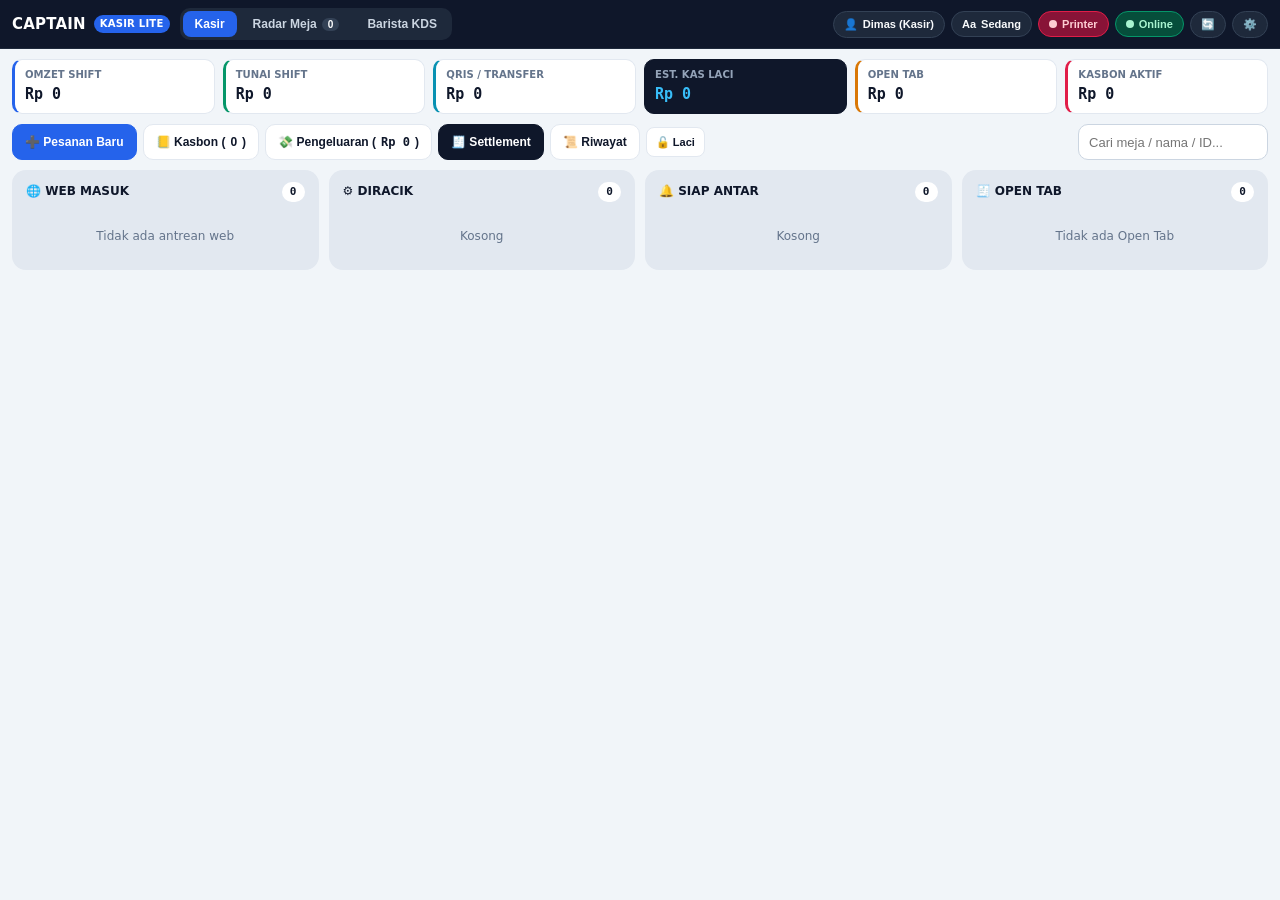
==== commit 18093218: "Update index.html" ====
--- a/kasir/index.html
+++ b/kasir/index.html
@@ -397,6 +397,9 @@
             <div class="kpi-card green"><div class="kpi-label">Tunai / Non-Tunai</div><div id="stSplit" class="kpi-val mono" style="font-size:0.93rem">Rp 0 / Rp 0</div></div>
             <div class="kpi-card navy"><div class="kpi-label">Target Kas Laci</div><div id="stTarget" class="kpi-val mono">Rp 0</div></div>
           </div>
+          <div style="display:flex;justify-content:flex-end">
+            <button type="button" class="btn btn-sm" onclick="openSettlementDetail('active')">🔍 Detail Perhitungan Shift</button>
+          </div>
           <div class="form-grid-2">
             <div class="field"><label>Kas Fisik Aktual di Laci (Rp)</label><input id="stActual" type="number" inputmode="numeric" class="input mono" oninput="calcSettleDiff()" placeholder="Masukkan hitung fisik..." /></div>
             <div class="field"><label>Selisih</label><div id="stDiff" class="input mono fw-800" style="background:var(--surface-2)">Rp 0</div></div>
@@ -413,6 +416,33 @@
             </table>
           </div>
         </div>
+      </div>
+    </div>
+  </div>
+
+  <!-- MODAL 6B: POPUP DETAIL SETTLEMENT -->
+  <div id="modalSettleDetail" class="modal-backdrop hidden" style="z-index:70">
+    <div class="modal-box xl">
+      <div class="modal-head">
+        <div style="min-width:0">
+          <h3 id="sdTitle">🔍 Detail Settlement</h3>
+          <div id="sdSub" style="font-size:0.76rem;color:#cbd5e1;margin-top:2px;display:flex;flex-wrap:wrap;align-items:center;gap:6px"></div>
+        </div>
+        <button class="modal-close" onclick="closeModal('modalSettleDetail')">✕</button>
+      </div>
+      <div class="modal-body">
+        <div id="sdWarn" class="sd-warn hidden"></div>
+        <div class="subtabs" style="flex-wrap:wrap">
+          <button id="sdTabSummary" class="subtab active" onclick="switchSettleDetailTab('summary')">Ringkasan</button>
+          <button id="sdTabSales" class="subtab" onclick="switchSettleDetailTab('sales')">Omzet (<span id="sdCntSales">0</span>)</button>
+          <button id="sdTabExp" class="subtab" onclick="switchSettleDetailTab('expenses')">Pengeluaran (<span id="sdCntExp">0</span>)</button>
+          <button id="sdTabKasbon" class="subtab" onclick="switchSettleDetailTab('kasbon')">Kasbon Baru (<span id="sdCntKasbon">0</span>)</button>
+        </div>
+        <div id="sdBody"></div>
+      </div>
+      <div class="modal-foot">
+        <button id="sdBtnPrint" class="btn btn-primary" onclick="printCurrentSettleDetail()">🖨️ Cetak Detail</button>
+        <button class="btn" onclick="closeModal('modalSettleDetail')">Tutup</button>
       </div>
     </div>
   </div>
--- a/kasir/styles.css
+++ b/kasir/styles.css
@@ -375,6 +375,37 @@
   html.ui-large .radar-grid { grid-template-columns: 1fr; }
 }
 
+/* Detail Settlement Modal */
+.sd-warn {
+  background: var(--amber-soft); border: 1px solid #fcd34d; color: #92400e;
+  padding: 9px 12px; border-radius: var(--radius-sm); font-size: 0.82rem; line-height: 1.45;
+  margin-bottom: 10px;
+}
+.sd-info {
+  background: var(--blue-soft); border: 1px solid #bfdbfe; color: #1e40af;
+  padding: 8px 12px; border-radius: var(--radius-sm); font-size: 0.82rem; line-height: 1.45;
+  margin-top: 8px;
+}
+.sd-formula {
+  background: var(--surface-2); border: 1px solid var(--border); border-radius: var(--radius-sm);
+  padding: 10px 12px; margin-bottom: 8px;
+}
+.sd-formula-title {
+  font-size: 0.76rem; font-weight: 800; text-transform: uppercase; color: var(--muted);
+  display: flex; justify-content: space-between; align-items: center; gap: 8px; margin-bottom: 4px;
+}
+.sd-formula-eq {
+  display: flex; flex-wrap: wrap; align-items: baseline; justify-content: space-between; gap: 6px;
+}
+.sd-formula-val { font-size: 1.12rem; font-weight: 800; color: var(--text); }
+.sd-formula-expr { font-size: 0.84rem; color: #475569; }
+.sd-group-head {
+  display: flex; justify-content: space-between; align-items: center; gap: 8px;
+  padding: 7px 10px; background: #f1f5f9; border-radius: 8px;
+  font-weight: 800; font-size: 0.82rem; margin: 10px 0 6px;
+}
+.sd-group-head:first-child { margin-top: 0; }
+
 /* Thermal Browser Print Fallback */
 #thermalPrintContainer { display: none; }
 @media print {
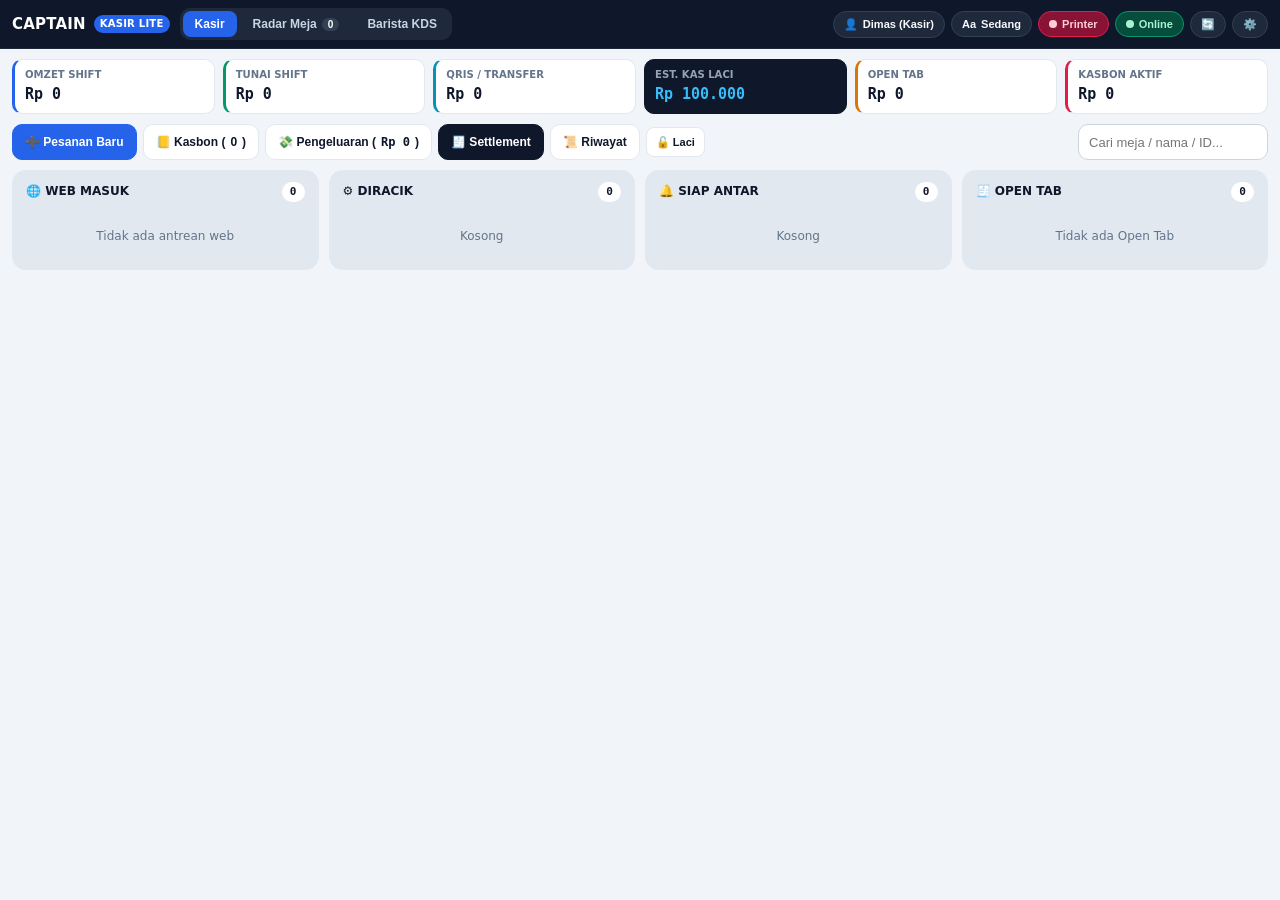
==== commit 8952d0fd: "Add files via upload" ====
--- a/kasir/index.html
+++ b/kasir/index.html
@@ -397,8 +397,12 @@
             <div class="kpi-card green"><div class="kpi-label">Tunai / Non-Tunai</div><div id="stSplit" class="kpi-val mono" style="font-size:0.93rem">Rp 0 / Rp 0</div></div>
             <div class="kpi-card navy"><div class="kpi-label">Target Kas Laci</div><div id="stTarget" class="kpi-val mono">Rp 0</div></div>
           </div>
-          <div style="display:flex;justify-content:flex-end">
-            <button type="button" class="btn btn-sm" onclick="openSettlementDetail('active')">🔍 Detail Perhitungan Shift</button>
+          <div style="display:flex;justify-content:space-between;align-items:center;gap:8px;flex-wrap:wrap;padding:6px 10px;border-radius:10px;background:var(--surface-2);border:1px solid var(--border);font-size:0.84rem">
+            <span><strong>Modal Awal Laci:</strong> <strong id="stOpeningFloat" class="mono">Rp 100.000</strong></span>
+            <div style="display:flex;gap:6px;align-items:center">
+              <button type="button" class="btn btn-xs" onclick="promptEditOpeningFloatLite()">✏️ Ubah Modal Awal</button>
+              <button type="button" class="btn btn-sm" onclick="openSettlementDetail('active')">🔍 Detail Perhitungan Shift</button>
+            </div>
           </div>
           <div class="form-grid-2">
             <div class="field"><label>Kas Fisik Aktual di Laci (Rp)</label><input id="stActual" type="number" inputmode="numeric" class="input mono" oninput="calcSettleDiff()" placeholder="Masukkan hitung fisik..." /></div>
@@ -501,7 +505,7 @@
       <div class="modal-body" style="display:flex;flex-direction:column;gap:10px">
         <div style="display:flex;justify-content:space-between;align-items:center;font-size:0.86rem">
           <strong id="obCount">0 Transaksi</strong>
-          <span id="obDiag" class="mono muted">v1.0-lite</span>
+          <span id="obDiag" class="mono muted">v1.1-lite</span>
         </div>
         <div id="obList" style="max-height:260px;overflow-y:auto;display:flex;flex-direction:column;gap:6px"></div>
       </div>
@@ -535,6 +539,10 @@
         <div class="field">
           <label>URL Google Apps Script (/exec)</label>
           <input id="setGasUrl" class="input mono" />
+        </div>
+        <div class="field">
+          <label>PIN Kru Aktif (Wajib saat Keamanan Server Aktif)</label>
+          <input id="setStaffPin" type="password" inputmode="numeric" class="input mono" placeholder="Masukkan PIN Kru (4-8 digit)..." />
         </div>
         <div class="form-grid-2">
           <div class="field"><label>Interval Polling Aktif (detik)</label><input id="setPollSec" type="number" min="3" max="60" class="input mono" /></div>
@@ -588,6 +596,24 @@
     </div>
   </div>
 
+  <!-- MODAL 11: OTORISASI PIN & INPUT NOMINAL -->
+  <div id="modalPinAuth" class="modal-backdrop hidden" style="z-index:80">
+    <div class="modal-box" style="max-width:400px">
+      <div class="modal-head">
+        <h3 id="pinAuthTitle">🔒 Otorisasi PIN Kru</h3>
+        <button type="button" class="modal-close" onclick="cancelPinAuthModal()">✕</button>
+      </div>
+      <div class="modal-body" style="display:flex;flex-direction:column;gap:10px">
+        <p id="pinAuthSub" class="muted" style="margin:0;font-size:0.86rem">Masukkan PIN Kru untuk sinkronisasi dengan Spreadsheet.</p>
+        <input id="pinAuthInput" type="password" inputmode="numeric" class="input mono" placeholder="Masukkan PIN..." onkeydown="if(event.key==='Enter')submitPinAuthModal()" />
+      </div>
+      <div class="modal-foot">
+        <button type="button" class="btn btn-primary" onclick="submitPinAuthModal()">Simpan &amp; Lanjutkan</button>
+        <button type="button" class="btn" onclick="cancelPinAuthModal()">Batal</button>
+      </div>
+    </div>
+  </div>
+
   <div id="toastHost"></div>
   <div id="thermalPrintContainer"></div>
   <script src="app.js"></script>
